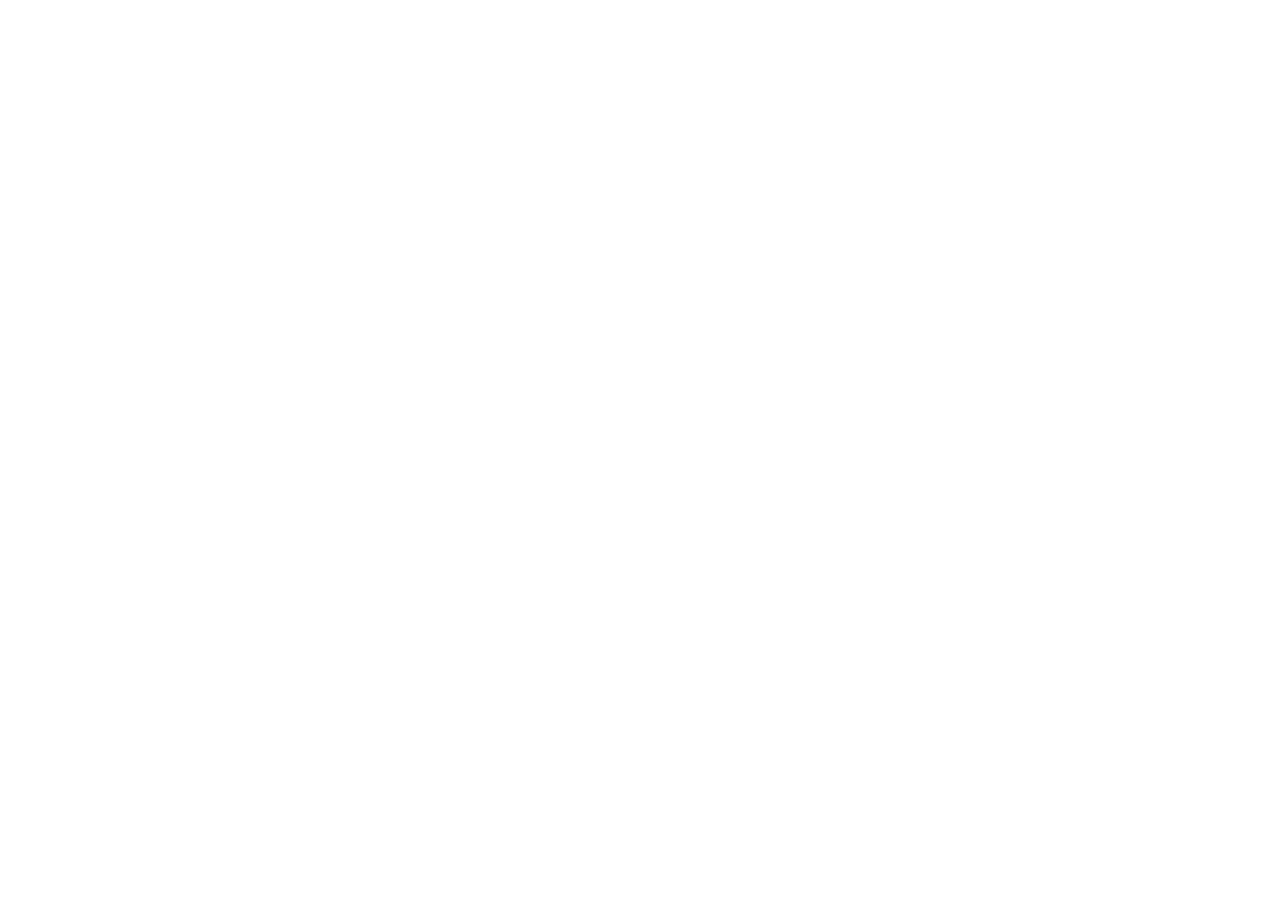
==== index.html @ 1c222e5e "archivo index" ====
<!DOCTYPE html>
<html lang="en">
<head>
    <meta charset="UTF-8">
    <meta name="viewport" content="width=device-width, initial-scale=1.0">
    <title>Document</title>
</head>
<body>
    
</body>
</html>
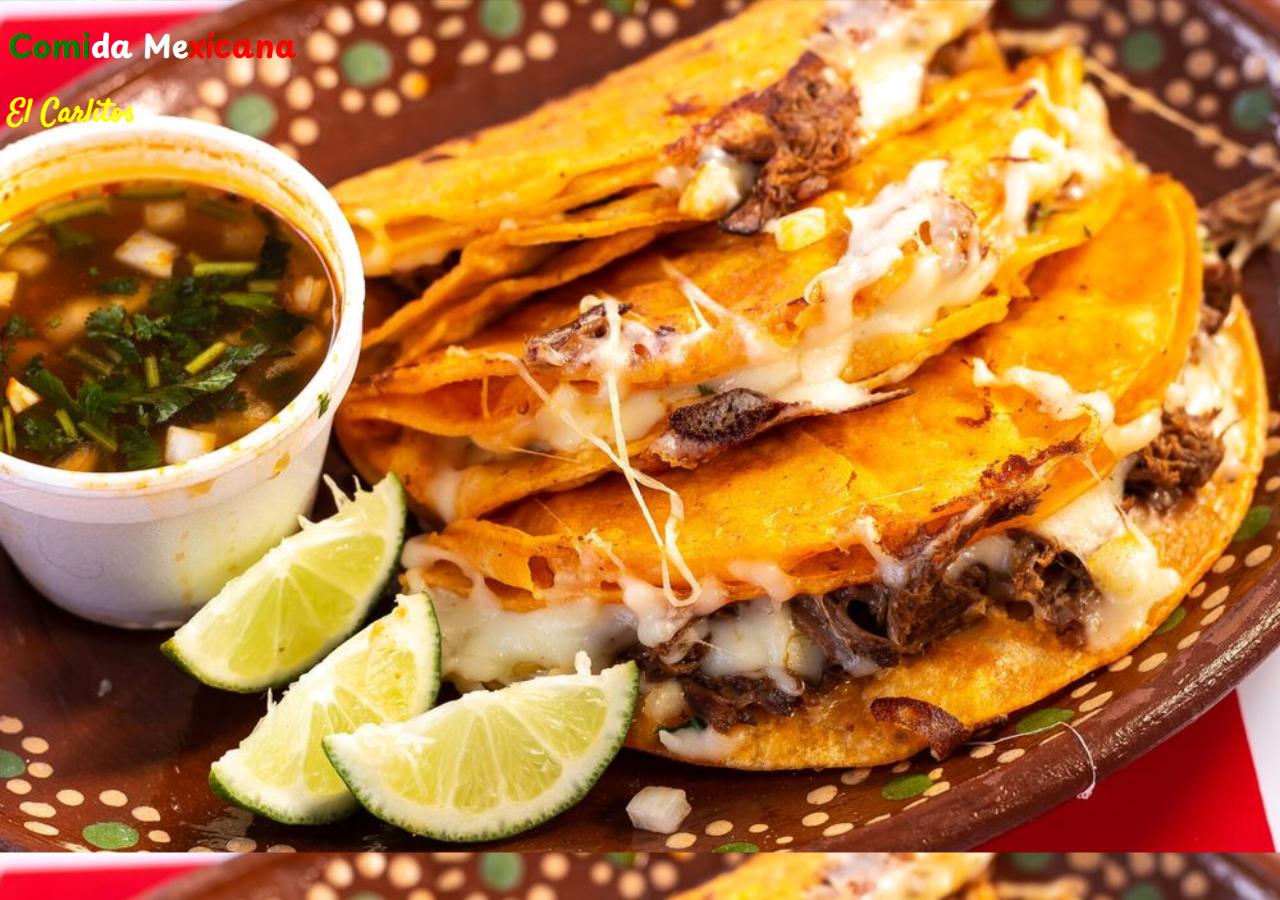
==== commit 01404d4a: "Add files via upload" ====
--- a/index.html
+++ b/index.html
@@ -1,11 +1,26 @@
 <!DOCTYPE html>
-<html lang="en">
+<html lang="es">
 <head>
     <meta charset="UTF-8">
     <meta name="viewport" content="width=device-width, initial-scale=1.0">
-    <title>Document</title>
+    <link href="Background.jpg">
+    <link href="style.css" rel="stylesheet" type="text/css">
+    <link rel="preconnect" href="https://fonts.googleapis.com">
+<link rel="preconnect" href="https://fonts.gstatic.com" crossorigin>
+<link href="https://fonts.googleapis.com/css2?family=Catamaran:wght@300&family=IBM+Plex+Mono:ital,wght@1,200&family=Nosifer&family=Playpen+Sans:wght@300&display=swap" rel="stylesheet">
+<link rel="preconnect" href="https://fonts.googleapis.com">
+<link rel="preconnect" href="https://fonts.gstatic.com" crossorigin>
+<link href="https://fonts.googleapis.com/css2?family=Catamaran:wght@300&family=IBM+Plex+Mono:ital,wght@1,200&family=Nosifer&family=Playpen+Sans:wght@300&family=Satisfy&display=swap" rel="stylesheet">
+<title>Comida mexicana "El Carlitos"</title>
 </head>
 <body>
+
+    <div>
+
+<h1 id="Co"><span style="color: green;">Comi</span><span style="color: white;">da Me</span><span style="color: red;">xicana</span>
+<h1 id="Carlitos"><span style="color: yellow;">El Carlitos</span></h1>
+
+    </div>
     
 </body>
 </html>--- a/style.css
+++ b/style.css
@@ -0,0 +1,23 @@
+#Co
+{
+    font-family: 'Catamaran', sans-serif;
+    font-family: 'IBM Plex Mono', monospace;
+    font-family: 'Nosifer', sans-serif;
+    font-family: 'Playpen Sans', cursive;
+
+}
+
+#Carlitos
+{
+    font-family: 'Catamaran', sans-serif;
+font-family: 'IBM Plex Mono', monospace;
+font-family: 'Nosifer', sans-serif;
+font-family: 'Playpen Sans', cursive;
+font-family: 'Satisfy', cursive;
+}
+
+body
+{
+    background-image:url(Background.jpg);
+    background-size:cover;
+}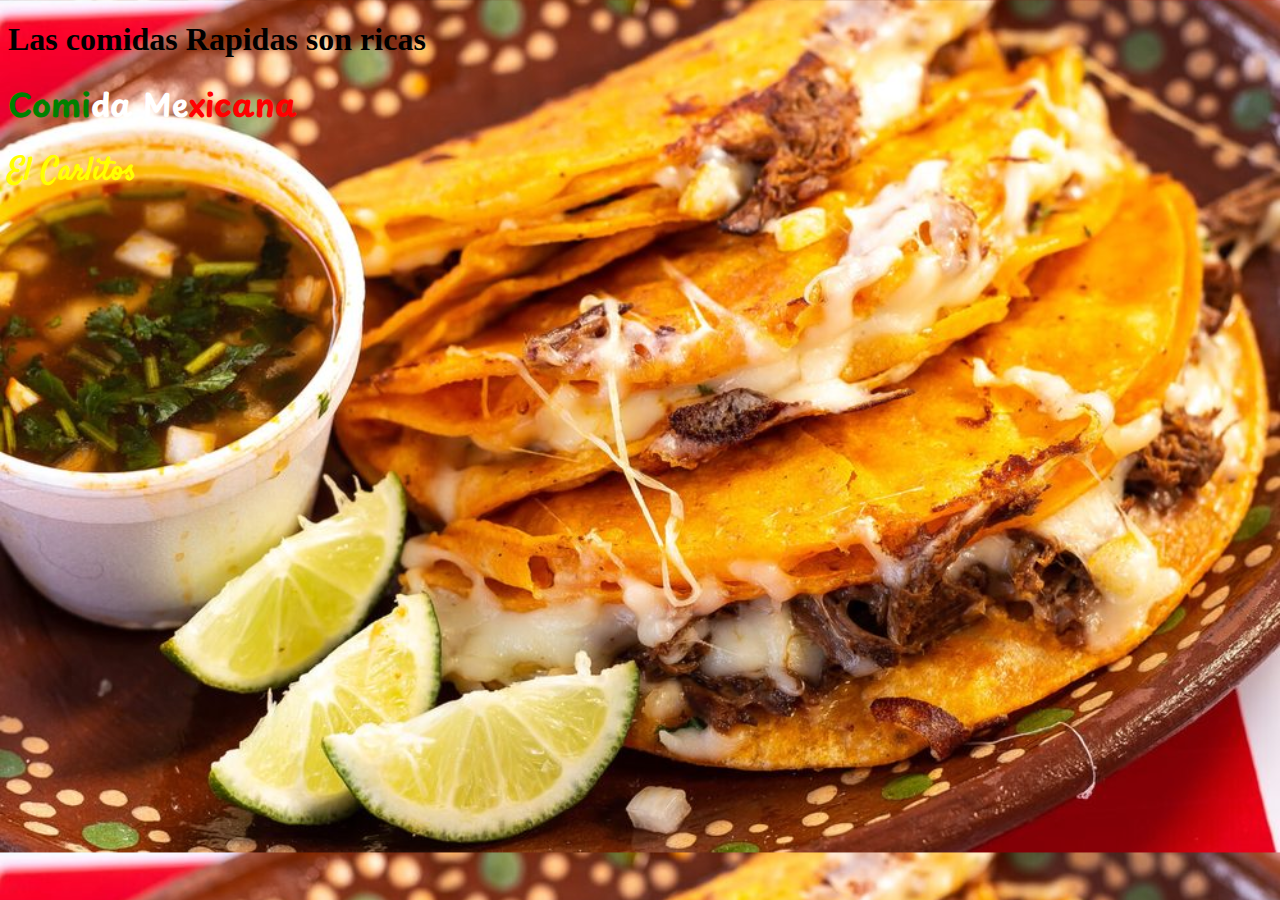
==== commit 2a4a16af: "commit" ====
--- a/index.html
+++ b/index.html
@@ -14,7 +14,7 @@
 <title>Comida mexicana "El Carlitos"</title>
 </head>
 <body>
-
+<h1>Las comidas Rapidas son ricas</h1>
     <div>
 
 <h1 id="Co"><span style="color: green;">Comi</span><span style="color: white;">da Me</span><span style="color: red;">xicana</span>
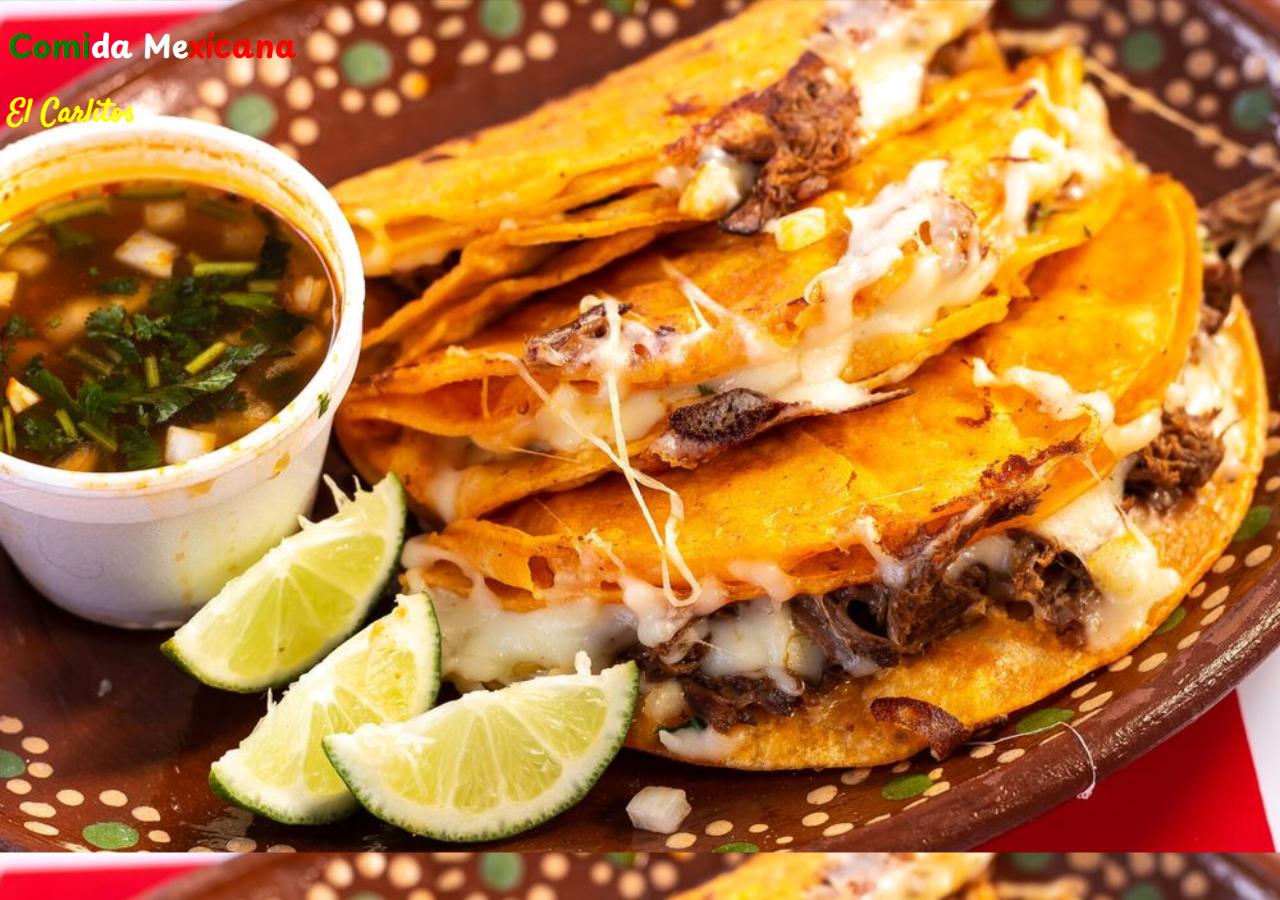
==== commit d4cc16c6: "commit" ====
--- a/index.html
+++ b/index.html
@@ -14,7 +14,6 @@
 <title>Comida mexicana "El Carlitos"</title>
 </head>
 <body>
-<h1>Las comidas Rapidas son ricas</h1>
     <div>
 
 <h1 id="Co"><span style="color: green;">Comi</span><span style="color: white;">da Me</span><span style="color: red;">xicana</span>
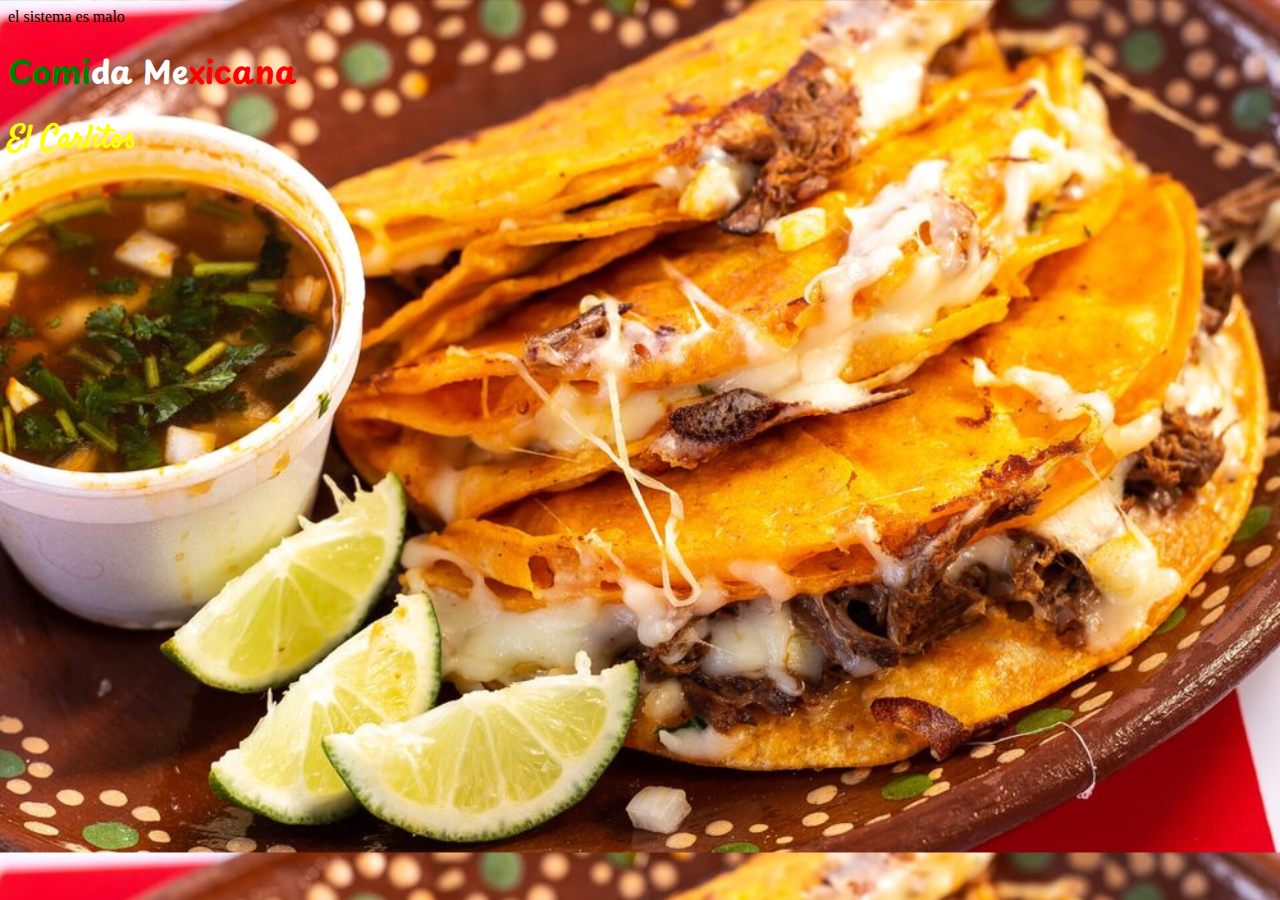
==== commit 1d4bebbc: "index" ====
--- a/index.html
+++ b/index.html
@@ -14,6 +14,7 @@
 <title>Comida mexicana "El Carlitos"</title>
 </head>
 <body>
+    el sistema es malo
     <div>
 
 <h1 id="Co"><span style="color: green;">Comi</span><span style="color: white;">da Me</span><span style="color: red;">xicana</span>
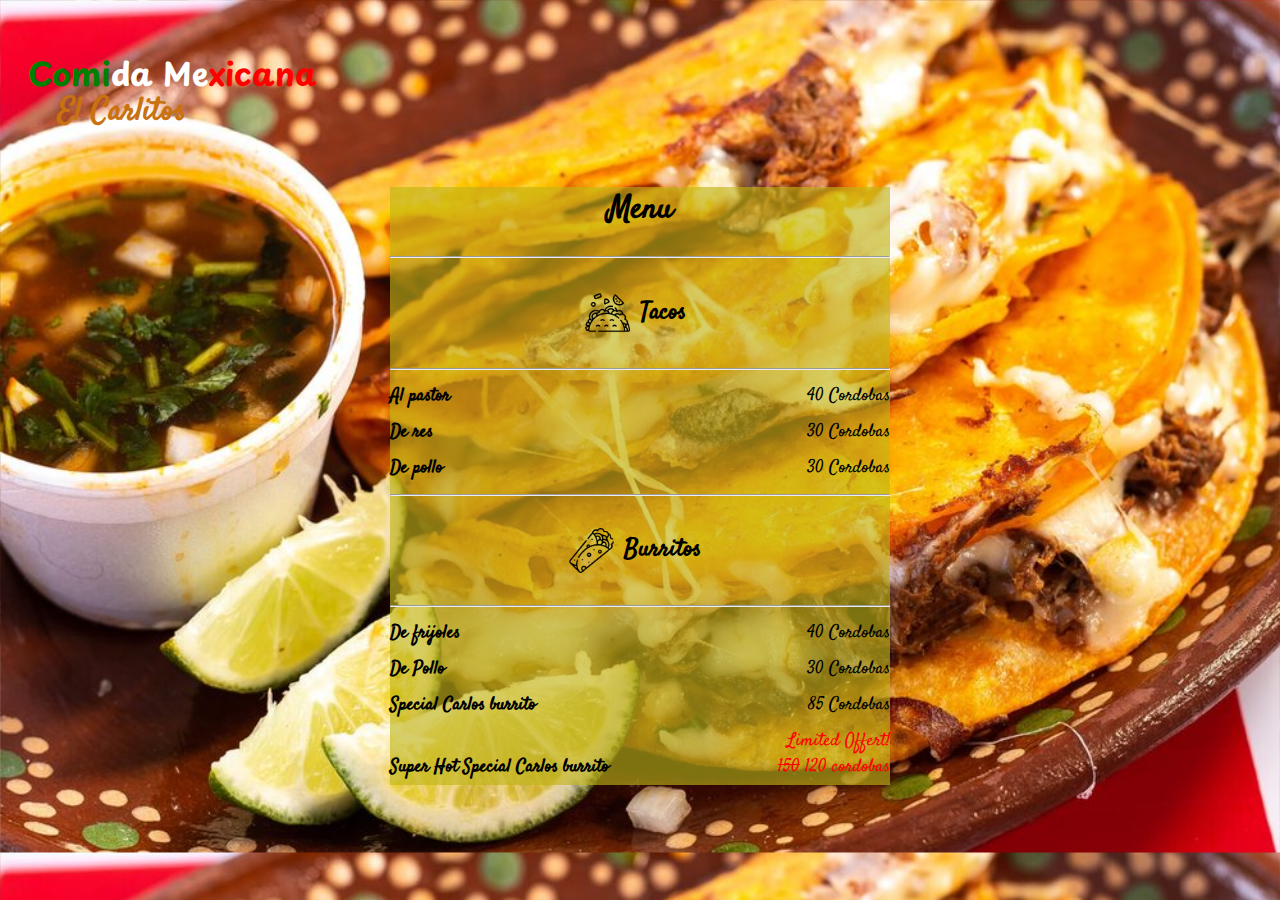
==== commit 78bd60bc: "Lo  que va de la pagina" ====
--- a/index.html
+++ b/index.html
@@ -14,13 +14,48 @@
 <title>Comida mexicana "El Carlitos"</title>
 </head>
 <body>
-    el sistema es malo
+<!--=====Titulo====-->
     <div>
 
-<h1 id="Co"><span style="color: green;">Comi</span><span style="color: white;">da Me</span><span style="color: red;">xicana</span>
-<h1 id="Carlitos"><span style="color: yellow;">El Carlitos</span></h1>
+        <h1 id="Co"><span style="color: green;">Comi</span><span style="color: white;">da Me</span><span style="color: red;">xicana</span></h1>
+        <h1 id="Carlitos" ><span style="color: rgb(201, 114, 15);">El Carlitos</span></h1>
+        
+    </div>
+<!--=====Titulo====-->
 
-    </div>
+
+    <div class="Menudiv">
+<main>
+    <section class="Menu">
+        <h1 Class="Titles">Menu</h1>
+        <hr class="menudiv">
+        <article>
+            <div class="headerFood">
+                <img src="taco.png" alt="Taco icon" class="Icon">
+                <h2 class="FoodTitle">Tacos</h2>
+            </div>
+            <hr class="menudiv">
+            <p class="Food"><b>Al pastor</b></p><p class="Price">40 Cordobas</p>
+            <p class="Food"><b>De res</b></p><p class="Price">30 Cordobas</p>
+            <p class="Food"><b>De pollo</b></p><p class="Price">30 Cordobas</p>
+            <hr class="menudiv">
+        </article>
+        <div class="headerFood">
+        <img src="burrito.png" alt="Taco icon" class="Icon"><h2 class="FoodTitle">Burritos</h2>
+        </div>
+        <hr class="menudiv">
+        <article>
+            <p class="Food"><b>De frijoles</b></p><p class="Price">40 Cordobas</p>
+            <p class="Food"><b>De Pollo</b></p><p class="Price">30 Cordobas</p>
+            <p class="Food"><b>Special Carlos burrito</b></p><p class="Price">85 Cordobas</p>
+            <p class="Food"><b> Super Hot Special Carlos burrito</b></p><p class="Price"><span style="color:red">Limited Offert! <del>150</del> 120 cordobas</span></p>
+
+        </article>
+    </section>
     
+</main>
+
+</div>
+
 </body>
 </html>--- a/style.css
+++ b/style.css
@@ -4,7 +4,12 @@
     font-family: 'IBM Plex Mono', monospace;
     font-family: 'Nosifer', sans-serif;
     font-family: 'Playpen Sans', cursive;
+text-align: left;
+}
 
+h1, h2, p 
+{
+    text-align: center;
 }
 
 #Carlitos
@@ -14,10 +19,103 @@
 font-family: 'Nosifer', sans-serif;
 font-family: 'Playpen Sans', cursive;
 font-family: 'Satisfy', cursive;
+position: relative;
+bottom: 30px;
+left: 30px;
+text-align: left;
+}
+
+.Icon
+{
+    width: 45px;
+    height: 45px;
 }
 
 body
 {
     background-image:url(Background.jpg);
     background-size:cover;
-}+    padding: 20px;
+    background-color: coral;
+}
+
+.Titles
+{
+    font-family: 'Catamaran', sans-serif;
+    font-family: 'IBM Plex Mono', monospace;
+    font-family: 'Nosifer', sans-serif;
+    font-family: 'Playpen Sans', cursive;
+    font-family: 'Satisfy', cursive;
+    text-align: center;
+    margin-left:auto;
+    margin-right: auto;
+}
+
+.Menu
+{
+    margin-right: auto;
+    margin-left: auto;
+    padding: auto;
+    background-color: rgba(192, 181, 25, 0.63);
+    width: 80%;
+    max-width: 500px;
+}
+
+.Menu p
+{
+    display: inline-block;
+    margin-top: 5px;
+    margin-bottom: 5px;
+    font-size: 18px;
+}
+
+.FoodTitle
+{
+    font-family: 'Catamaran', sans-serif;
+    font-family: 'IBM Plex Mono', monospace;
+    font-family: 'Nosifer', sans-serif;
+    font-family: 'Playpen Sans', cursive;
+    font-family: 'Satisfy', cursive;
+    
+}
+.Food
+{
+    font-family: 'Catamaran', sans-serif;
+    font-family: 'IBM Plex Mono', monospace;
+    font-family: 'Nosifer', sans-serif;
+    font-family: 'Playpen Sans', cursive;
+    font-family: 'Satisfy', cursive;
+    width: 75%;
+    font-size: larger;
+    text-align: left;
+}
+.Price
+{
+    font-family: 'Catamaran', sans-serif;
+    font-family: 'IBM Plex Mono', monospace;
+    font-family: 'Nosifer', sans-serif;
+    font-family: 'Playpen Sans', cursive;
+    font-family: 'Satisfy', cursive;
+    text-align: right;
+    width: 25%;
+    
+}
+
+.Menudiv
+{
+    height: 30px;
+    width: 100%;
+}
+
+.headerFood
+{
+    justify-content:center;
+    display: flex;
+    
+    align-items: center;
+}
+
+.headerFood h2
+{
+    padding: 10px;
+}
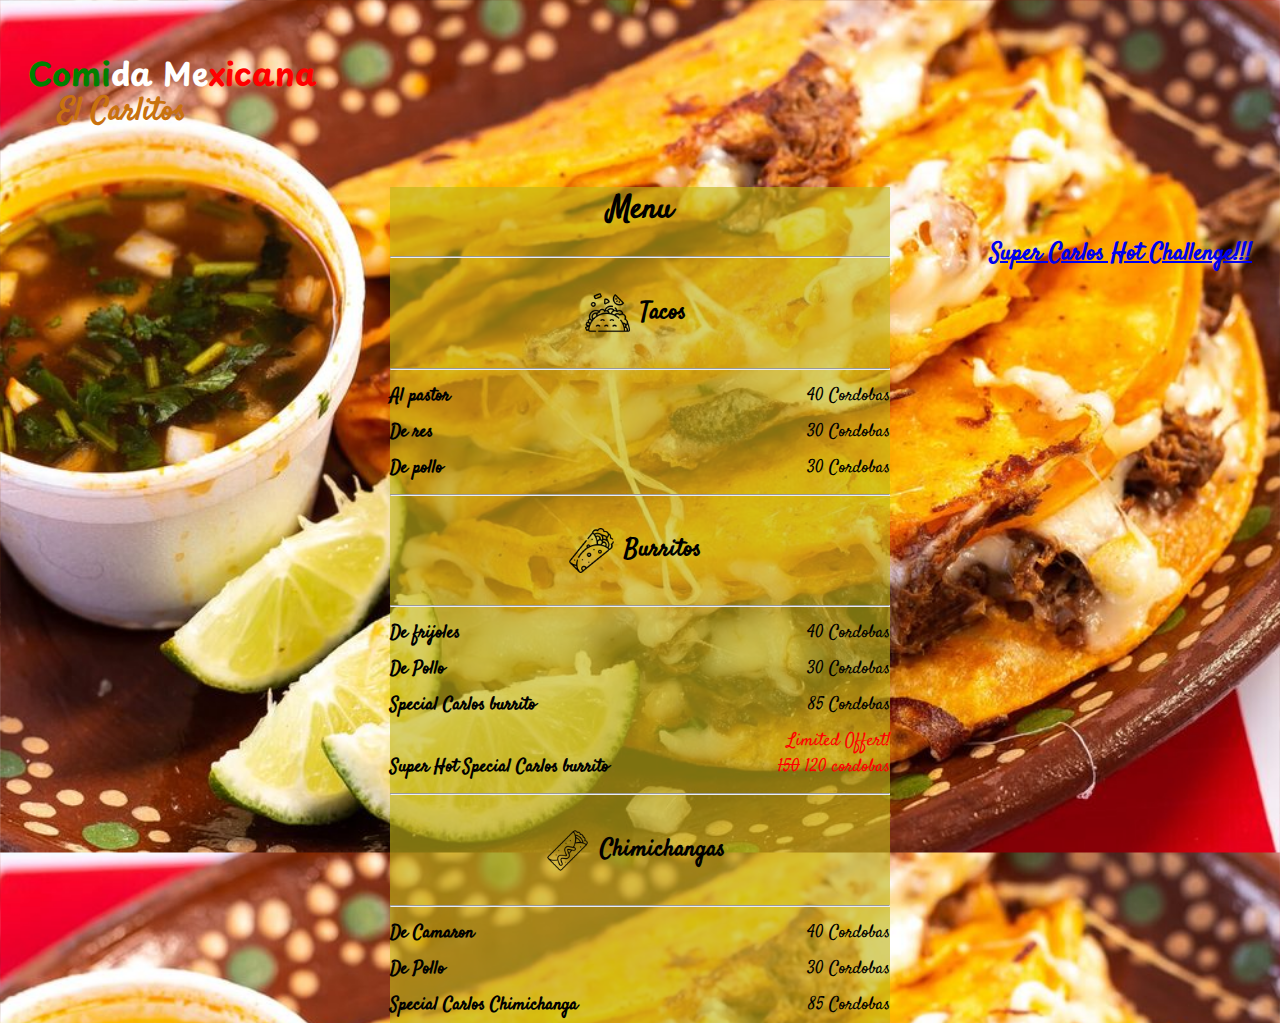
==== commit 034474ba: "Add files via upload" ====
--- a/index.html
+++ b/index.html
@@ -41,7 +41,7 @@
             <hr class="menudiv">
         </article>
         <div class="headerFood">
-        <img src="burrito.png" alt="Taco icon" class="Icon"><h2 class="FoodTitle">Burritos</h2>
+        <img src="burrito.png" alt="Burrito icon" class="Icon"><h2 class="FoodTitle">Burritos</h2>
         </div>
         <hr class="menudiv">
         <article>
@@ -49,13 +49,28 @@
             <p class="Food"><b>De Pollo</b></p><p class="Price">30 Cordobas</p>
             <p class="Food"><b>Special Carlos burrito</b></p><p class="Price">85 Cordobas</p>
             <p class="Food"><b> Super Hot Special Carlos burrito</b></p><p class="Price"><span style="color:red">Limited Offert! <del>150</del> 120 cordobas</span></p>
+            <hr class="menudiv">
 
         </article>
+
+        <div class="headerFood">
+            <img src="chimichanga.png" alt="Chimichanga icon" class="Icon"><h2 class="FoodTitle">Chimichangas</h2>
+            </div>
+            <hr class="menudiv">
+            <article>
+                <p class="Food"><b>De Camaron</b></p><p class="Price">40 Cordobas</p>
+                <p class="Food"><b>De Pollo</b></p><p class="Price">30 Cordobas</p>
+                <p class="Food"><b>Special Carlos Chimichanga</b></p><p class="Price">85 Cordobas</p>
+            </article>
     </section>
-    
 </main>
 
 </div>
 
+<div class="Chall">
+    <h2><a href="Challenge.html">Super Carlos Hot Challenge!!!</a></h2>
+</div>
+
+
 </body>
 </html>--- a/style.css
+++ b/style.css
@@ -71,19 +71,10 @@
 
 .FoodTitle
 {
-    font-family: 'Catamaran', sans-serif;
-    font-family: 'IBM Plex Mono', monospace;
-    font-family: 'Nosifer', sans-serif;
-    font-family: 'Playpen Sans', cursive;
     font-family: 'Satisfy', cursive;
-    
 }
 .Food
 {
-    font-family: 'Catamaran', sans-serif;
-    font-family: 'IBM Plex Mono', monospace;
-    font-family: 'Nosifer', sans-serif;
-    font-family: 'Playpen Sans', cursive;
     font-family: 'Satisfy', cursive;
     width: 75%;
     font-size: larger;
@@ -91,10 +82,6 @@
 }
 .Price
 {
-    font-family: 'Catamaran', sans-serif;
-    font-family: 'IBM Plex Mono', monospace;
-    font-family: 'Nosifer', sans-serif;
-    font-family: 'Playpen Sans', cursive;
     font-family: 'Satisfy', cursive;
     text-align: right;
     width: 25%;
@@ -119,3 +106,11 @@
 {
     padding: 10px;
 }
+
+.Chall
+{
+    justify-content: right;
+    display: flex;
+    align-items: flex-end;
+    font-family:'Satisfy',cursive;
+}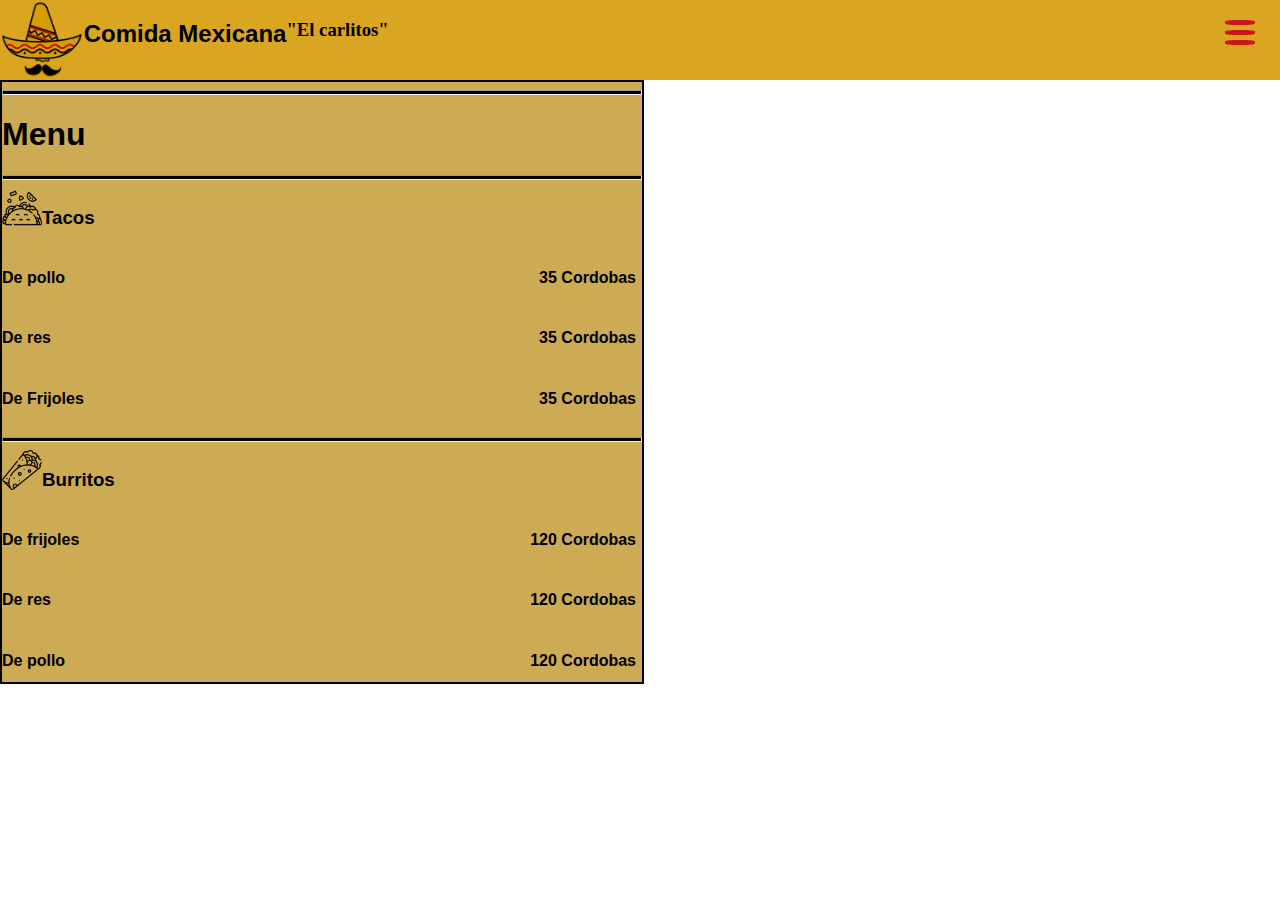
==== commit 813b7aff: "Add files via upload" ====
--- a/index.html
+++ b/index.html
@@ -3,74 +3,69 @@
 <head>
     <meta charset="UTF-8">
     <meta name="viewport" content="width=device-width, initial-scale=1.0">
-    <link href="Background.jpg">
-    <link href="style.css" rel="stylesheet" type="text/css">
-    <link rel="preconnect" href="https://fonts.googleapis.com">
-<link rel="preconnect" href="https://fonts.gstatic.com" crossorigin>
-<link href="https://fonts.googleapis.com/css2?family=Catamaran:wght@300&family=IBM+Plex+Mono:ital,wght@1,200&family=Nosifer&family=Playpen+Sans:wght@300&display=swap" rel="stylesheet">
-<link rel="preconnect" href="https://fonts.googleapis.com">
-<link rel="preconnect" href="https://fonts.gstatic.com" crossorigin>
-<link href="https://fonts.googleapis.com/css2?family=Catamaran:wght@300&family=IBM+Plex+Mono:ital,wght@1,200&family=Nosifer&family=Playpen+Sans:wght@300&family=Satisfy&display=swap" rel="stylesheet">
-<title>Comida mexicana "El Carlitos"</title>
+    <link rel="stylesheet" href="style.css">
+    <link rel="icon" href="Logo.png">
+    <title>Home-Comida Mexicana "El Carlitos"</title>
 </head>
 <body>
-<!--=====Titulo====-->
-    <div>
+    <header>
+        <img src="Logo.png" alt="Logo image">
+        <h2>Comida Mexicana</h2><h3>"El carlitos"</h3>
+        <!--This is a burger button-->
+        <div class="movil">
+            <input type="checkbox" id="btn_menu">
+            <label for="btn_menu" class="btn_menu flex_column">
+                <span id="btn_span_1" class="btn_span"></span>
+                <span id="btn_span_2" class="btn_span"></span>
+                <span id="btn_span_3" class="btn_span"></span>
+            </label>
+            <div class="container_flex">
+                <nav>
+                    <ul class="container_menu flex_column">
+                        <li><a href="#">inicio</a></li>
+                        <li><a href="#">nosotros</a></li>
+                        <li><a href="#">diseños</a></li>
+                        <li><a href="#">contacto</a></li>
+                    </ul>
+                </nav>
+            </div>
+        </div>
+    </header>
 
-        <h1 id="Co"><span style="color: green;">Comi</span><span style="color: white;">da Me</span><span style="color: red;">xicana</span></h1>
-        <h1 id="Carlitos" ><span style="color: rgb(201, 114, 15);">El Carlitos</span></h1>
-        
-    </div>
-<!--=====Titulo====-->
-
-
-    <div class="Menudiv">
-<main>
-    <section class="Menu">
-        <h1 Class="Titles">Menu</h1>
-        <hr class="menudiv">
-        <article>
-            <div class="headerFood">
-                <img src="taco.png" alt="Taco icon" class="Icon">
-                <h2 class="FoodTitle">Tacos</h2>
+<section id="M-left">
+    <div class="Menu-left">
+            <div class="FoodTitle">
+                <hr class="menudiv">
+                <h1>Menu</h1>
+                    <hr class="menudiv">
             </div>
-            <hr class="menudiv">
-            <p class="Food"><b>Al pastor</b></p><p class="Price">40 Cordobas</p>
-            <p class="Food"><b>De res</b></p><p class="Price">30 Cordobas</p>
-            <p class="Food"><b>De pollo</b></p><p class="Price">30 Cordobas</p>
-            <hr class="menudiv">
-        </article>
-        <div class="headerFood">
-        <img src="burrito.png" alt="Burrito icon" class="Icon"><h2 class="FoodTitle">Burritos</h2>
+            <div class="FoodSection-title">
+                <img src="taco.png" class="icon"><h3>Tacos</h3>
+            </div>
+            <div class="FoodSection-element">
+                <h4>De pollo</h4> <h4>35 Cordobas</h4> 
+            </div>
+            <div class="FoodSection-element">
+        <h4>De res</h4>   <h4>35 Cordobas</h4>
+        </div>
+        <div class="FoodSection-element">
+        <h4>De Frijoles</h4>   <h4>35 Cordobas</h4>
         </div>
         <hr class="menudiv">
-        <article>
-            <p class="Food"><b>De frijoles</b></p><p class="Price">40 Cordobas</p>
-            <p class="Food"><b>De Pollo</b></p><p class="Price">30 Cordobas</p>
-            <p class="Food"><b>Special Carlos burrito</b></p><p class="Price">85 Cordobas</p>
-            <p class="Food"><b> Super Hot Special Carlos burrito</b></p><p class="Price"><span style="color:red">Limited Offert! <del>150</del> 120 cordobas</span></p>
-            <hr class="menudiv">
-
-        </article>
-
-        <div class="headerFood">
-            <img src="chimichanga.png" alt="Chimichanga icon" class="Icon"><h2 class="FoodTitle">Chimichangas</h2>
-            </div>
-            <hr class="menudiv">
-            <article>
-                <p class="Food"><b>De Camaron</b></p><p class="Price">40 Cordobas</p>
-                <p class="Food"><b>De Pollo</b></p><p class="Price">30 Cordobas</p>
-                <p class="Food"><b>Special Carlos Chimichanga</b></p><p class="Price">85 Cordobas</p>
-            </article>
-    </section>
-</main>
-
-</div>
-
-<div class="Chall">
-    <h2><a href="Challenge.html">Super Carlos Hot Challenge!!!</a></h2>
-</div>
-
-
+        <div class="FoodSection-title">
+            <img src="burrito.png" class="icon"> <h3>Burritos</h3>
+        </div>
+        <div class="FoodSection-element">
+            <h4>De frijoles</h4> <h4>120 Cordobas</h4>
+        </div>
+        <div class="FoodSection-element">
+            <h4>De res</h4> <h4>120 Cordobas</h4>
+        </div>
+        <div class="FoodSection-element">
+            <h4>De pollo</h4> <h4>120 Cordobas</h4>
+        </div>
+        </div>
+    </div>
+</section>
 </body>
 </html>--- a/style.css
+++ b/style.css
@@ -1,116 +1,255 @@
-#Co
-{
-    font-family: 'Catamaran', sans-serif;
-    font-family: 'IBM Plex Mono', monospace;
-    font-family: 'Nosifer', sans-serif;
-    font-family: 'Playpen Sans', cursive;
-text-align: left;
-}
-
-h1, h2, p 
-{
-    text-align: center;
-}
-
-#Carlitos
-{
-    font-family: 'Catamaran', sans-serif;
-font-family: 'IBM Plex Mono', monospace;
-font-family: 'Nosifer', sans-serif;
-font-family: 'Playpen Sans', cursive;
-font-family: 'Satisfy', cursive;
-position: relative;
-bottom: 30px;
-left: 30px;
-text-align: left;
-}
-
-.Icon
-{
-    width: 45px;
-    height: 45px;
-}
+/*Elements*/
+
 
 body
 {
-    background-image:url(Background.jpg);
-    background-size:cover;
-    padding: 20px;
-    background-color: coral;
-}
-
-.Titles
-{
-    font-family: 'Catamaran', sans-serif;
-    font-family: 'IBM Plex Mono', monospace;
-    font-family: 'Nosifer', sans-serif;
-    font-family: 'Playpen Sans', cursive;
-    font-family: 'Satisfy', cursive;
-    text-align: center;
-    margin-left:auto;
-    margin-right: auto;
-}
-
-.Menu
-{
-    margin-right: auto;
-    margin-left: auto;
-    padding: auto;
-    background-color: rgba(192, 181, 25, 0.63);
-    width: 80%;
-    max-width: 500px;
-}
-
-.Menu p
-{
-    display: inline-block;
-    margin-top: 5px;
-    margin-bottom: 5px;
-    font-size: 18px;
-}
-
-.FoodTitle
-{
-    font-family: 'Satisfy', cursive;
-}
-.Food
-{
-    font-family: 'Satisfy', cursive;
-    width: 75%;
-    font-size: larger;
-    text-align: left;
-}
-.Price
-{
-    font-family: 'Satisfy', cursive;
-    text-align: right;
-    width: 25%;
+margin:0;
+background-image:url("background.jpg");
+background-size: cover;
+}
+
+h1,h2,h3,h4,p
+{
+	font-family: Arial, Helvetica, sans-serif;
+}
+
+header h2
+{
+font-family: 'Lucida Sans', 'Lucida Sans Regular', 'Lucida Grande', 'Lucida Sans Unicode', Geneva, Verdana, sans-serif;
+}
+
+header h3
+{
+font-family: Georgia, 'Times New Roman', Times, serif;
+}
+
+header
+{
+    background-color: goldenrod;
+    width: 100%;
+    height: 80px;
+    top:0;
+    display: flex;
+    position:fixed;
+    opacity: 100%;
+    z-index: 2;
+}
+
+/*Class*/
+
+
+
+/*Burger Button*/
+
+li {
+	list-style: none;
+}
+
+a {
+	display: block;
+	width: 100%;
+	height: 10vh;
+	text-decoration: none;
+	font-size: 4em;
+	color: #fff;
+	text-transform: capitalize;
+}
+
+.flex_column {
+	display: flex;
+	flex-flow: column wrap;
+	justify-content: space-evenly;
+	align-items: center;
+}
+
+.felx_row {
+	display: flex;
+	justify-content: center;
+	align-items: center;
+}
+
+.movil {
+	width: 50%;
+	height: 100vh;
+}
+
+.btn_menu:hover
+{
+cursor: pointer;
+}
+
+#btn_menu,
+.btn_menu {
+	position: fixed;
+	top: 20px;
+	right: 20px;
+	z-index: 3;
+}
+
+#btn_menu {
+		display: none;
+}
+
+.btn_menu {
+	width: 40px;
+	height: 40px;
+	color: red;
+}
+
+
+.btn_span {
+	position: absolute;
+	top:0;
+	width: 30px;
+	height: 5px;
+	background: #cc1616;
+	transition: all .3s ease;
+    border-radius: 30%;
+}
+
+
+.btn_span:nth-child(2) {
+	top: 10px
+}
+.btn_span:nth-child(3) {
+	top: 20px
+}
+#btn_menu:checked ~ .btn_menu #btn_span_1 {
+	top: 10px;
+	transform: rotate(45deg);
+}
+#btn_menu:checked ~ .btn_menu #btn_span_2{
+	opacity: 0;
+}
+#btn_menu:checked ~ .btn_menu #btn_span_3{
+	top:10px;
+	transform: rotate(-45deg);
+}
+
+
+.container_flex {
+	position: relative;
+	width: 100%;
+	height: 100vh;
+	overflow: hidden;
+    z-index: 0;
+    right:-250px ;
+}
+
+.container_menu {
+	width: 100%;
+	height: 100vh;
+}
+
+.container_menu {
+	position: absolute;
+	top: 0;
+	right: -100vw;
+	width: 45%;
+	height: 100vh;
+	background: black;
+	transition: all .5s ease;
+	z-index: 0;
+    margin-top: 80px;
+    }
+
+    .container_menu  li
+    {
+        font-family: 'Franklin Gothic Medium', 'Arial Narrow', Arial, sans-serif;
+        font-size: 8px;
+    }
+
+#btn_menu:checked ~ .container_flex .container_menu {
+	right: 0;
+}
+
+/*Ends the burger-button style*/
+
+/*Menu division line*/
+
+.menudiv
+{
+    display: block;
+    background-color: black;
+    color: black;
+    height: 3px;
+}
+
+/*Container*/
+
+
+/*Here ends the menu division line*/
+
+/*Menu left division*/
+
+.Menu-left
+{
     
-}
-
-.Menudiv
-{
-    height: 30px;
-    width: 100%;
-}
-
-.headerFood
-{
-    justify-content:center;
-    display: flex;
-    
-    align-items: center;
-}
-
-.headerFood h2
-{
-    padding: 10px;
-}
-
-.Chall
-{
-    justify-content: right;
-    display: flex;
-    align-items: flex-end;
-    font-family:'Satisfy',cursive;
-}+    width: 50%;
+    height:600px;
+    background-color: rgb(184, 134, 11,70%);
+    margin-top:80px;
+    justify-content: left;
+	border: solid 2px black;
+
+}
+
+.FoodSection-title
+{
+    display: flex;
+}
+
+.icon
+{
+    width: 40px;
+    height: 40px;
+}
+
+.FoodSection-element
+{
+    display: flex;
+    justify-content: space-between;
+}
+
+.FoodSection-element  h4:last-of-type
+{
+margin-right: 6px;
+}
+
+#Order-input
+{
+    display: none;
+}
+
+
+/*Order button*/
+
+
+
+.SendAp
+{
+    display: flex;
+    height: 10px;
+    width: 60%;
+    margin: 1em auto;
+    font-size: 1.1rem;
+    background-color: #3b3b4f;
+    border: solid 1px white;
+    min-height:10px;
+    min-width: 100px;
+    z-index: 10;
+}
+
+
+#order-input
+{
+    display:none;
+}
+
+#M-left
+{
+	display: flex;
+	flex-direction: column;
+}
+
+/*Here ends the menu-left division*/